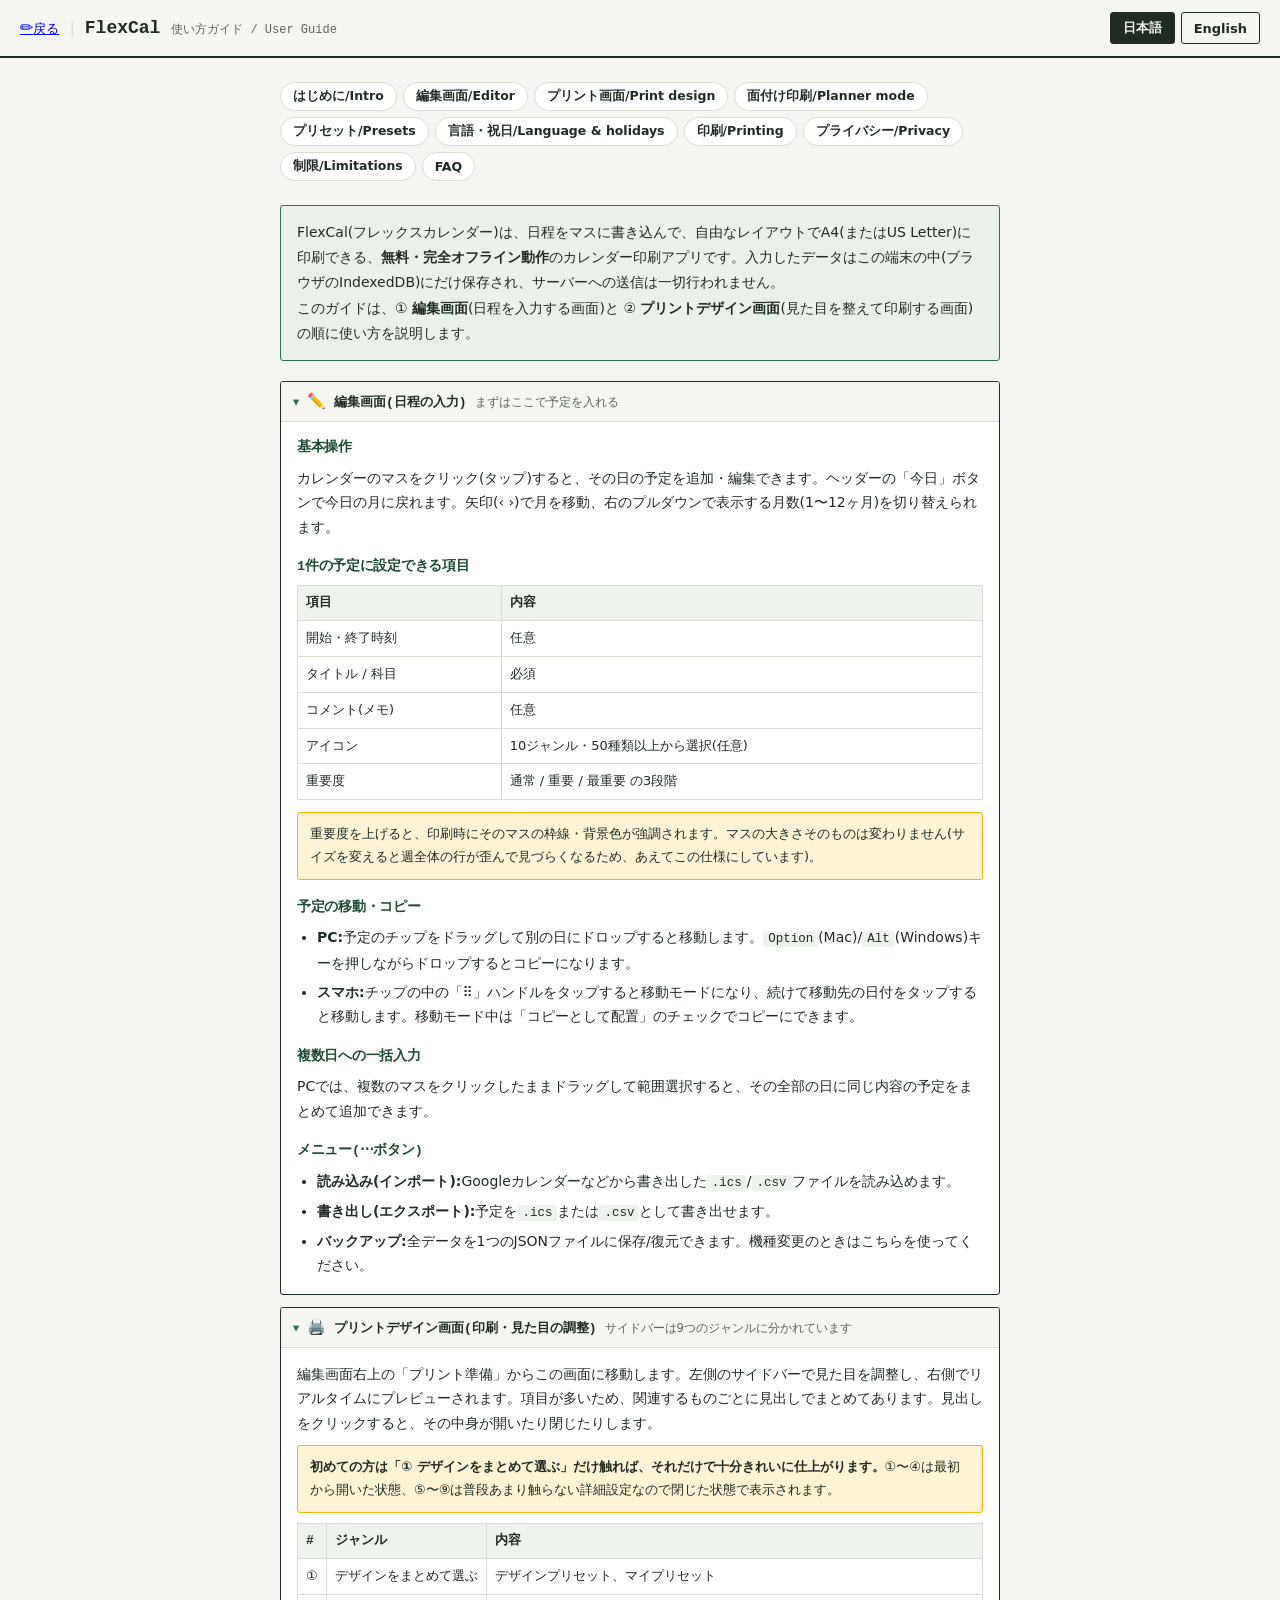
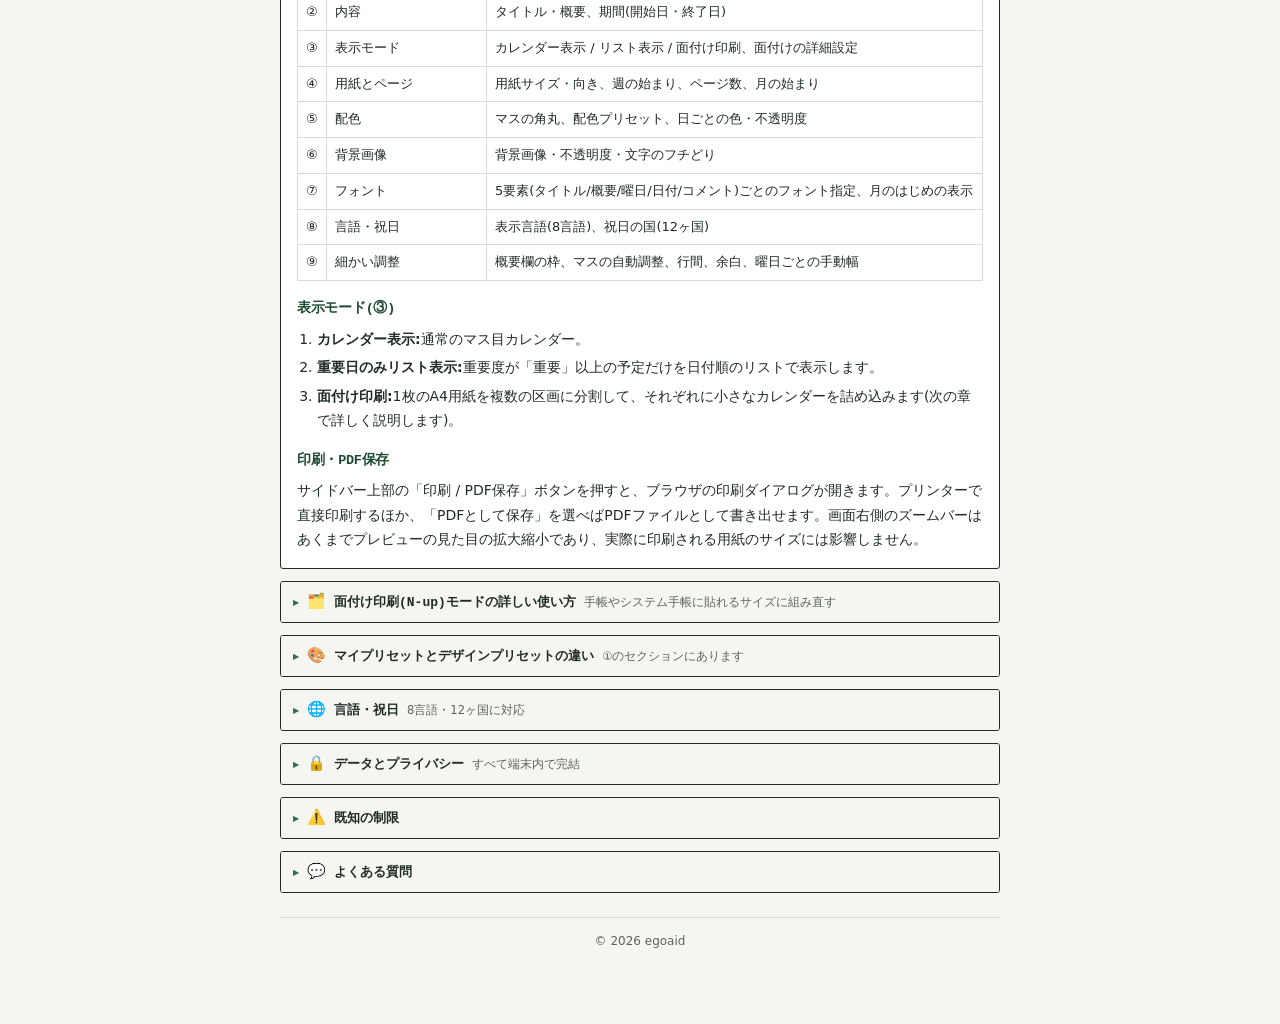
==== manual.html @ 118c69aa "v1.2.0 v1.2.0" ====
<!DOCTYPE html>
<html lang="ja">
<head>
<meta charset="UTF-8">
<meta name="viewport" content="width=device-width, initial-scale=1">
<meta http-equiv="Content-Security-Policy" content="default-src 'self'; script-src 'self' 'sha256-4YcsuKUEsagtJ58ASCMabXR0CsROLMvgM5DphvTjjqo='; style-src 'self' 'unsafe-inline' https://fonts.googleapis.com; font-src 'self' https://fonts.gstatic.com; img-src 'self' data: blob:; connect-src 'self'; manifest-src 'self' blob:; base-uri 'self'; form-action 'self';">
<title>使い方ガイド / User Guide | FlexCal</title>
<meta name="description" content="FlexCalの使い方ガイド。編集画面・プリントデザイン画面・面付け印刷モード・言語と祝日設定などの使い方をまとめて解説します。日本語/English対応。">
<meta name="robots" content="index, follow">
<link rel="canonical" href="https://YOUR_USERNAME.github.io/YOUR_REPO/manual.html">

<link rel="manifest" href="manifest.json">
<meta name="theme-color" content="#1F2A24">
<link rel="icon" href="icon.svg" type="image/svg+xml">
<link rel="icon" type="image/png" sizes="32x32" href="icons/favicon-32.png">
<link rel="icon" type="image/png" sizes="16x16" href="icons/favicon-16.png">
<link rel="apple-touch-icon" href="icons/apple-touch-icon.png">
<meta name="apple-mobile-web-app-capable" content="yes">
<meta name="apple-mobile-web-app-title" content="FlexCal">

<meta property="og:type" content="website">
<meta property="og:site_name" content="FlexCal">
<meta property="og:title" content="使い方ガイド / User Guide | FlexCal">
<meta property="og:description" content="FlexCalの全機能をまとめた使い方ガイド(日本語/English)。">
<meta property="og:url" content="https://YOUR_USERNAME.github.io/YOUR_REPO/manual.html">
<meta property="og:image" content="https://YOUR_USERNAME.github.io/YOUR_REPO/icons/og-image.png">
<meta name="twitter:card" content="summary_large_image">
<meta name="twitter:image" content="https://YOUR_USERNAME.github.io/YOUR_REPO/icons/og-image.png">

<link rel="stylesheet" href="css/style.css">

<!-- FAQPage structured data, so search engines / AI answer engines can surface
     these Q&As directly (kept in sync with the Japanese FAQ section below). -->
<script type="application/ld+json">
{
  "@context": "https://schema.org",
  "@type": "FAQPage",
  "mainEntity": [
    {
      "@type": "Question",
      "name": "保存した内容が消えることはありますか?",
      "acceptedAnswer": {
        "@type": "Answer",
        "text": "ブラウザの「閲覧データを削除」機能でサイトデータを消去すると、IndexedDBの内容も一緒に消えます。定期的に「バックアップを保存」しておくことをおすすめします。"
      }
    },
    {
      "@type": "Question",
      "name": "印刷したら思ったレイアウトと違いました。",
      "acceptedAnswer": {
        "@type": "Answer",
        "text": "ブラウザの印刷ダイアログで「余白:なし」「拡大縮小:100%」になっているか確認してください。"
      }
    },
    {
      "@type": "Question",
      "name": "面付け印刷で区画が小さすぎて文字が見えません。",
      "acceptedAnswer": {
        "@type": "Answer",
        "text": "面付け設定にある「超コンパクト表示」を有効にすると、日付とアイコンだけの表示に切り替わります。"
      }
    },
    {
      "@type": "Question",
      "name": "表示モードを切り替えたら、行間や余白の設定が変わってしまいました。",
      "acceptedAnswer": {
        "@type": "Answer",
        "text": "これは仕様です。カレンダー/リスト表示用と面付け印刷用の行間・余白は別々に保存されます。それぞれのモードで一度調整すれば、次からはそのモード専用の値として記憶されます。"
      }
    }
  ]
}
</script>
</head>
<body class="manual-body">

<header class="app-header no-print">
  <div class="brand">
    <a href="index.html" class="back-btn" title="編集画面へ戻る / Back to editor" aria-label="編集画面へ戻る"><span class="back-arrow">✏️</span><span class="back-label">戻る</span></a>
    <span class="brand-sep" aria-hidden="true">|</span>
    <span class="brand-name">FlexCal <span class="brand-sub-inline">使い方ガイド / User Guide</span></span>
  </div>
  <div class="manual-lang-toggle" role="group" aria-label="Manual language">
    <button type="button" id="manualLangJa" class="active">日本語</button>
    <button type="button" id="manualLangEn">English</button>
  </div>
</header>

<main class="manual-page">

  <!-- ================= 目次 / Table of contents ================= -->
  <nav class="manual-toc" aria-label="目次" id="manualToc">
    <button type="button" data-goto="intro">はじめに/Intro</button>
    <button type="button" data-goto="editor">編集画面/Editor</button>
    <button type="button" data-goto="print">プリント画面/Print design</button>
    <button type="button" data-goto="planner">面付け印刷/Planner mode</button>
    <button type="button" data-goto="presets">プリセット/Presets</button>
    <button type="button" data-goto="locale">言語・祝日/Language &amp; holidays</button>
    <button type="button" data-goto="printing">印刷/Printing</button>
    <button type="button" data-goto="privacy">プライバシー/Privacy</button>
    <button type="button" data-goto="limits">制限/Limitations</button>
    <button type="button" data-goto="faq">FAQ</button>
  </nav>

  <!-- ================= JAPANESE ================= -->
  <div data-manual-lang="ja">

    <p data-anchor="intro" class="manual-intro">
      FlexCal(フレックスカレンダー)は、日程をマスに書き込んで、自由なレイアウトでA4(またはUS Letter)に印刷できる、<strong>無料・完全オフライン動作</strong>のカレンダー印刷アプリです。入力したデータはこの端末の中(ブラウザのIndexedDB)にだけ保存され、サーバーへの送信は一切行われません。<br>
      このガイドは、① <strong>編集画面</strong>(日程を入力する画面)と ② <strong>プリントデザイン画面</strong>(見た目を整えて印刷する画面)の順に使い方を説明します。
    </p>

    <details class="option-group" data-anchor="editor" open>
      <summary><span class="og-icon" aria-hidden="true">✏️</span><span class="og-title">編集画面(日程の入力)</span><span class="og-desc">まずはここで予定を入れる</span></summary>
      <div class="option-group-body">
        <h3>基本操作</h3>
        <p>カレンダーのマスをクリック(タップ)すると、その日の予定を追加・編集できます。ヘッダーの「今日」ボタンで今日の月に戻れます。矢印(‹ ›)で月を移動、右のプルダウンで表示する月数(1〜12ヶ月)を切り替えられます。</p>

        <h3>1件の予定に設定できる項目</h3>
        <table>
          <tr><th>項目</th><th>内容</th></tr>
          <tr><td>開始・終了時刻</td><td>任意</td></tr>
          <tr><td>タイトル / 科目</td><td>必須</td></tr>
          <tr><td>コメント(メモ)</td><td>任意</td></tr>
          <tr><td>アイコン</td><td>10ジャンル・50種類以上から選択(任意)</td></tr>
          <tr><td>重要度</td><td>通常 / 重要 / 最重要 の3段階</td></tr>
        </table>
        <p class="manual-tip">重要度を上げると、印刷時にそのマスの枠線・背景色が強調されます。マスの大きさそのものは変わりません(サイズを変えると週全体の行が歪んで見づらくなるため、あえてこの仕様にしています)。</p>

        <h3>予定の移動・コピー</h3>
        <ul>
          <li><strong>PC:</strong>予定のチップをドラッグして別の日にドロップすると移動します。<code>Option</code>(Mac)/<code>Alt</code>(Windows)キーを押しながらドロップするとコピーになります。</li>
          <li><strong>スマホ:</strong>チップの中の「⠿」ハンドルをタップすると移動モードになり、続けて移動先の日付をタップすると移動します。移動モード中は「コピーとして配置」のチェックでコピーにできます。</li>
        </ul>

        <h3>複数日への一括入力</h3>
        <p>PCでは、複数のマスをクリックしたままドラッグして範囲選択すると、その全部の日に同じ内容の予定をまとめて追加できます。</p>

        <h3>メニュー(⋯ボタン)</h3>
        <ul>
          <li><strong>読み込み(インポート):</strong>Googleカレンダーなどから書き出した<code>.ics</code>/<code>.csv</code>ファイルを読み込めます。</li>
          <li><strong>書き出し(エクスポート):</strong>予定を<code>.ics</code>または<code>.csv</code>として書き出せます。</li>
          <li><strong>バックアップ:</strong>全データを1つのJSONファイルに保存/復元できます。機種変更のときはこちらを使ってください。</li>
        </ul>
      </div>
    </details>

    <details class="option-group" data-anchor="print" open>
      <summary><span class="og-icon" aria-hidden="true">🖨️</span><span class="og-title">プリントデザイン画面(印刷・見た目の調整)</span><span class="og-desc">サイドバーは9つのジャンルに分かれています</span></summary>
      <div class="option-group-body">
        <p>編集画面右上の「プリント準備」からこの画面に移動します。左側のサイドバーで見た目を調整し、右側でリアルタイムにプレビューされます。項目が多いため、関連するものごとに見出しでまとめてあります。見出しをクリックすると、その中身が開いたり閉じたりします。</p>
        <p class="manual-tip"><strong>初めての方は「① デザインをまとめて選ぶ」だけ触れば、それだけで十分きれいに仕上がります。</strong>①〜④は最初から開いた状態、⑤〜⑨は普段あまり触らない詳細設定なので閉じた状態で表示されます。</p>
        <table>
          <tr><th>#</th><th>ジャンル</th><th>内容</th></tr>
          <tr><td>①</td><td>デザインをまとめて選ぶ</td><td>デザインプリセット、マイプリセット</td></tr>
          <tr><td>②</td><td>内容</td><td>タイトル・概要、期間(開始日・終了日)</td></tr>
          <tr><td>③</td><td>表示モード</td><td>カレンダー表示 / リスト表示 / 面付け印刷、面付けの詳細設定</td></tr>
          <tr><td>④</td><td>用紙とページ</td><td>用紙サイズ・向き、週の始まり、ページ数、月の始まり</td></tr>
          <tr><td>⑤</td><td>配色</td><td>マスの角丸、配色プリセット、日ごとの色・不透明度</td></tr>
          <tr><td>⑥</td><td>背景画像</td><td>背景画像・不透明度・文字のフチどり</td></tr>
          <tr><td>⑦</td><td>フォント</td><td>5要素(タイトル/概要/曜日/日付/コメント)ごとのフォント指定、月のはじめの表示</td></tr>
          <tr><td>⑧</td><td>言語・祝日</td><td>表示言語(8言語)、祝日の国(12ヶ国)</td></tr>
          <tr><td>⑨</td><td>細かい調整</td><td>概要欄の枠、マスの自動調整、行間、余白、曜日ごとの手動幅</td></tr>
        </table>
        <h3>表示モード(③)</h3>
        <ol>
          <li><strong>カレンダー表示:</strong>通常のマス目カレンダー。</li>
          <li><strong>重要日のみリスト表示:</strong>重要度が「重要」以上の予定だけを日付順のリストで表示します。</li>
          <li><strong>面付け印刷:</strong>1枚のA4用紙を複数の区画に分割して、それぞれに小さなカレンダーを詰め込みます(次の章で詳しく説明します)。</li>
        </ol>
        <h3>印刷・PDF保存</h3>
        <p data-anchor="printing">サイドバー上部の「印刷 / PDF保存」ボタンを押すと、ブラウザの印刷ダイアログが開きます。プリンターで直接印刷するほか、「PDFとして保存」を選べばPDFファイルとして書き出せます。画面右側のズームバーはあくまでプレビューの見た目の拡大縮小であり、実際に印刷される用紙のサイズには影響しません。</p>
      </div>
    </details>

    <details class="option-group" data-anchor="planner">
      <summary><span class="og-icon" aria-hidden="true">🗂️</span><span class="og-title">面付け印刷(N-up)モードの詳しい使い方</span><span class="og-desc">手帳やシステム手帳に貼れるサイズに組み直す</span></summary>
      <div class="option-group-body">
        <ol>
          <li><strong>行数・列数を指定:</strong>縦に何分割、横に何分割するかを1〜6の範囲で指定します。例:2行×2列ならA4が4分割されます。</li>
          <li><strong>境界線をドラッグして自由に調整:</strong>プレビュー上の点線をマウスでドラッグすると、区画の大きさを自由に変えられます。ドラッグ中は実寸(mm)がその場に表示されます(印刷はされません)。「マス目を均等に戻す」でいつでもリセットできます。</li>
          <li><strong>追加の縮小率:</strong>各区画にぴったり収めた状態から、さらに少し余白を持たせて縮小したいときに使います。</li>
          <li><strong>内容の割り当て方</strong>を3種類から選べます:
            <ul>
              <li>全マスに同じ内容(選択期間全体を複製)</li>
              <li>自動で連続分割(期間を区画の数だけ月単位で順番に割り振る)</li>
              <li>マスごとに個別に指定する(区画ごとに開始月・ヶ月数を指定)</li>
            </ul>
          </li>
          <li><strong>超コンパクト表示:</strong>区画が小さすぎる場合、日付の数字とアイコンだけを表示するモードに切り替えられます。</li>
        </ol>
        <p class="manual-caution">面付け印刷の境界線ドラッグは、現時点ではPC(マウス)向けの操作のみに対応しています。</p>
      </div>
    </details>

    <details class="option-group" data-anchor="presets">
      <summary><span class="og-icon" aria-hidden="true">🎨</span><span class="og-title">マイプリセットとデザインプリセットの違い</span><span class="og-desc">①のセクションにあります</span></summary>
      <div class="option-group-body">
        <p><strong>デザインプリセット:</strong>あらかじめ用意された「配色+フォントの組み合わせ」を選ぶものです。配色・不透明度・角丸・月ラベル・フォント(5箇所)をワンクリックでまとめて変更します。10種類あり、あとから個別に微調整することもできます。</p>
        <p><strong>マイプリセット:</strong>今の全設定(配色・フォント・面付け・祝日・行間や余白など、ほぼ全部)を自分で名前をつけて保存するものです。保存したものは一覧から「適用」でいつでも呼び出せます。「JSONで書き出す」でファイルとして保存し、他の端末で「JSONを読み込む」から読み込むこともできます(※背景画像は含まれません)。</p>
      </div>
    </details>

    <details class="option-group" data-anchor="locale">
      <summary><span class="og-icon" aria-hidden="true">🌐</span><span class="og-title">言語・祝日</span><span class="og-desc">8言語・12ヶ国に対応</span></summary>
      <div class="option-group-body">
        <p><strong>表示言語:</strong>日本語・English・한국어・Deutsch・Français・Italiano・Español・简体中文の8言語から選べます。切り替えると、サイドバーの文言・曜日/月の見出し・フォントの候補などがまとめて切り替わります。フォントプリセット・デザインプリセットも表示言語ごとに専用のカタログが用意されています。</p>
        <p><strong>祝日の国:</strong>日本・アメリカ・イギリス・ドイツ・フランス・イタリア・スペイン・カナダ・オーストラリア・韓国・中国・台湾の12ヶ国、または非表示を選べます。すべて計算式のみで求めており、外部通信は発生しません。韓国・中国・台湾は旧正月・中秋節などの太陰太陽暦(旧暦)ベースの祝日にも対応しています。</p>
        <p class="manual-tip"><strong>表示言語と祝日の国は独立して選べます。</strong>例えば「英語のUIでドイツの祝日を表示する」といった組み合わせも可能です。</p>
        <p class="manual-caution">国会・議会による一回限りの特例(オリンピック特例の祝日移動など)や、州・地域ごとに異なる祝日には対応していません。</p>
      </div>
    </details>

    <details class="option-group" data-anchor="privacy">
      <summary><span class="og-icon" aria-hidden="true">🔒</span><span class="og-title">データとプライバシー</span><span class="og-desc">すべて端末内で完結</span></summary>
      <div class="option-group-body">
        <ul>
          <li>予定・タイトル・概要・すべての印刷設定・背景画像は、ブラウザの<strong>IndexedDB</strong>(この端末の中だけ)に保存されます。</li>
          <li>サーバーは存在せず、入力データを外部へ送信するコードは含まれていません。</li>
          <li>フォントの取得のみ、Google Fonts CDNへの通信が(初回、またはキャッシュが切れたときに)発生します。祝日の計算は完全にアプリ内で行われ、通信は発生しません。</li>
          <li>端末を変える場合は、編集画面メニューの「バックアップを保存」でJSONファイルを書き出し、新しい端末で「復元する」から読み込んでください。</li>
        </ul>
      </div>
    </details>

    <details class="option-group" data-anchor="limits">
      <summary><span class="og-icon" aria-hidden="true">⚠️</span><span class="og-title">既知の制限</span></summary>
      <div class="option-group-body">
        <ul>
          <li>対応している祝日は12ヶ国(日・米・英・独・仏・伊・西・加・豪・韓・中・台)のみです。それ以外の国・地域や、州・地方ごとに異なる祝日には対応していません。</li>
          <li>国会・議会による一回限りの祝日移動の特例には対応していません。</li>
          <li>ICSインポートは繰り返し予定(RRULE)には対応していません。</li>
          <li>スマホでの複数日一括選択(範囲ドラッグ)は、現時点ではPC向けのマウス操作のみに対応しています。</li>
          <li>面付け印刷モードの境界線ドラッグ操作も、現時点ではPC(マウス)向けのみです。</li>
          <li>マイプリセットのJSON書き出し/読み込みには、背景画像は含まれません。</li>
        </ul>
      </div>
    </details>

    <details class="option-group" data-anchor="faq">
      <summary><span class="og-icon" aria-hidden="true">💬</span><span class="og-title">よくある質問</span></summary>
      <div class="option-group-body">
        <p><strong>Q. 保存した内容が消えることはありますか?</strong><br>A. ブラウザの「閲覧データを削除」機能でサイトデータを消去すると、IndexedDBの内容も一緒に消えます。定期的に「バックアップを保存」しておくことをおすすめします。</p>
        <p><strong>Q. 印刷したら思ったレイアウトと違いました。</strong><br>A. ブラウザの印刷ダイアログで「余白:なし」「拡大縮小:100%」になっているか確認してください。</p>
        <p><strong>Q. 面付け印刷で区画が小さすぎて文字が見えません。</strong><br>A. 面付け設定にある「超コンパクト表示」を有効にすると、日付とアイコンだけの表示に切り替わります。</p>
        <p><strong>Q. 表示モードを切り替えたら、行間や余白の設定が変わってしまいました。</strong><br>A. これは仕様です。カレンダー/リスト表示用と面付け印刷用の行間・余白は別々に保存されます。それぞれのモードで一度調整すれば、次からはそのモード専用の値として記憶されます。</p>
      </div>
    </details>
  </div>

  <!-- ================= ENGLISH ================= -->
  <div data-manual-lang="en" class="manual-hidden">

    <p data-anchor="intro" class="manual-intro">
      FlexCal is a <strong>free, fully offline</strong> calendar print maker. Fill in a calendar with your plans, then print it — or save it as a PDF — on A4 or US Letter paper, in a layout you design yourself. Everything you type is stored only on this device (in the browser's IndexedDB); nothing is ever sent to a server.<br>
      This guide covers, in order: ① the <strong>Editor screen</strong> (where you enter your plans), and ② the <strong>Print Design screen</strong> (where you style the calendar and print it).
    </p>

    <details class="option-group" data-anchor="editor" open>
      <summary><span class="og-icon" aria-hidden="true">✏️</span><span class="og-title">Editor screen (entering your plans)</span><span class="og-desc">Start here to add plans</span></summary>
      <div class="option-group-body">
        <h3>Basics</h3>
        <p>Click (or tap) any day cell to add or edit plans for that day. "Today" jumps back to the current month. The ‹ › arrows move a month at a time, and the dropdown on the right sets how many months are shown at once (1–12).</p>

        <h3>What you can set for each plan</h3>
        <table>
          <tr><th>Field</th><th>Notes</th></tr>
          <tr><td>Start / end time</td><td>Optional</td></tr>
          <tr><td>Title / subject</td><td>Required</td></tr>
          <tr><td>Comment (note)</td><td>Optional</td></tr>
          <tr><td>Icon</td><td>10 categories, 50+ icons (optional)</td></tr>
          <tr><td>Importance</td><td>Normal / Important / Top priority</td></tr>
        </table>
        <p class="manual-tip">Raising the importance level makes the printed cell's border and background stand out more. The cell's size never changes — resizing individual cells used to distort the whole week's row, so this is intentional.</p>

        <h3>Moving and copying plans</h3>
        <ul>
          <li><strong>Desktop:</strong> drag a plan chip onto another day to move it. Hold <code>Option</code> (Mac) / <code>Alt</code> (Windows) while dropping to copy it instead.</li>
          <li><strong>Mobile:</strong> tap the "⠿" handle inside a chip to enter move mode, then tap the destination day. Check "Place as a copy" while in move mode to copy instead of move.</li>
        </ul>

        <h3>Adding the same plan to several days at once</h3>
        <p>On desktop, click-and-drag across multiple day cells to select a range, then fill in one plan — it will be added to every selected day.</p>

        <h3>The menu (⋯ button)</h3>
        <ul>
          <li><strong>Import:</strong> load <code>.ics</code> or <code>.csv</code> files exported from Google Calendar and similar apps.</li>
          <li><strong>Export:</strong> save your plans as <code>.ics</code> or <code>.csv</code>.</li>
          <li><strong>Backup:</strong> save or restore all app data as a single JSON file — use this when switching devices.</li>
        </ul>
      </div>
    </details>

    <details class="option-group" data-anchor="print" open>
      <summary><span class="og-icon" aria-hidden="true">🖨️</span><span class="og-title">Print Design screen (styling and printing)</span><span class="og-desc">The sidebar has 9 sections</span></summary>
      <div class="option-group-body">
        <p>Open this screen from "Prepare to Print" in the editor's header. The sidebar on the left controls the look; the preview on the right updates live. Related settings are grouped under a clickable heading — click one to expand or collapse it.</p>
        <p class="manual-tip"><strong>If you only touch one thing, make it section ① — that alone is enough for a good-looking result.</strong> Sections ①–④ are open by default; ⑤–⑨ are advanced/detail settings and start collapsed.</p>
        <table>
          <tr><th>#</th><th>Section</th><th>Contents</th></tr>
          <tr><td>①</td><td>Pick a design</td><td>Design presets, My Presets</td></tr>
          <tr><td>②</td><td>Content</td><td>Title &amp; summary, date range</td></tr>
          <tr><td>③</td><td>Display mode</td><td>Calendar / List / Planner print, plus planner details</td></tr>
          <tr><td>④</td><td>Paper &amp; pages</td><td>Paper size &amp; orientation, week start, page count, month breaks</td></tr>
          <tr><td>⑤</td><td>Colors</td><td>Cell corner radius, color presets, per-day colors &amp; opacity</td></tr>
          <tr><td>⑥</td><td>Background image</td><td>Background image, opacity, text outline</td></tr>
          <tr><td>⑦</td><td>Fonts</td><td>Font for each of 5 elements, month-start label</td></tr>
          <tr><td>⑧</td><td>Language &amp; holidays</td><td>Display language (8 languages), holiday country (12 countries)</td></tr>
          <tr><td>⑨</td><td>Fine-tuning</td><td>Summary box border, cell auto-sizing, line height, margins, manual column widths</td></tr>
        </table>
        <h3>Display mode (③)</h3>
        <ol>
          <li><strong>Calendar view:</strong> the standard grid calendar.</li>
          <li><strong>List view (important days only):</strong> shows only plans marked Important or higher, as a date-ordered list.</li>
          <li><strong>Planner (N-up) print:</strong> splits one A4 sheet into a grid of smaller regions, each holding its own mini calendar (see the next section).</li>
        </ol>
        <h3>Printing / Saving as PDF</h3>
        <p data-anchor="printing">Click "Print / Save as PDF" at the top of the sidebar to open your browser's print dialog. Print directly, or choose "Save as PDF" to export a PDF file. The zoom controls on the right only affect the on-screen preview — they have no effect on the actual printed paper size.</p>
      </div>
    </details>

    <details class="option-group" data-anchor="planner">
      <summary><span class="og-icon" aria-hidden="true">🗂️</span><span class="og-title">Using Planner (N-up) print mode in detail</span><span class="og-desc">Re-lay the calendar out for a paper planner</span></summary>
      <div class="option-group-body">
        <ol>
          <li><strong>Set rows and columns</strong> (1–6 each). For example, 2 rows × 2 columns splits the A4 sheet into 4 regions.</li>
          <li><strong>Drag the dividers to resize regions freely.</strong> Drag any dotted line in the preview to change how the grid is split. While dragging, the real-world size (mm) is shown live (this doesn't appear when printed). Click "Reset to even grid" to restore equal spacing anytime.</li>
          <li><strong>Extra shrink factor:</strong> after each region is auto-fit as tightly as possible, use this to shrink it a bit further and leave breathing room.</li>
          <li><strong>Choose how content is assigned</strong> — three modes:
            <ul>
              <li>Same content everywhere (duplicates the whole selected range)</li>
              <li>Auto split in sequence (divides the range by month, one chunk per region)</li>
              <li>Assign each region manually (pick a start month and number of months per region)</li>
            </ul>
          </li>
          <li><strong>Ultra-compact display:</strong> if a region is too small to read comfortably, switch to showing just the date number and an icon.</li>
        </ol>
        <p class="manual-caution">Dragging the planner's grid dividers currently works with a mouse (desktop) only.</p>
      </div>
    </details>

    <details class="option-group" data-anchor="presets">
      <summary><span class="og-icon" aria-hidden="true">🎨</span><span class="og-title">Design presets vs. My Presets</span><span class="og-desc">Both live in section ①</span></summary>
      <div class="option-group-body">
        <p><strong>Design presets:</strong> ready-made color+font combinations you pick from. One click changes colors, opacity, corner radius, month label, and all 5 fonts together. 10 presets are included, and you can still fine-tune anything afterward.</p>
        <p><strong>My Presets:</strong> a snapshot of a setup <em>you</em> built — colors, fonts, planner layout, holidays, spacing, and more — saved under a name you choose. Saved presets can be re-applied anytime from the list. "Export as JSON" saves them to a file you can load on another device with "Import JSON" (background images are not included).</p>
      </div>
    </details>

    <details class="option-group" data-anchor="locale">
      <summary><span class="og-icon" aria-hidden="true">🌐</span><span class="og-title">Language &amp; holidays</span><span class="og-desc">8 languages, 12 countries</span></summary>
      <div class="option-group-body">
        <p><strong>Display language:</strong> choose from 8 languages — Japanese, English, Korean, German, French, Italian, Spanish, or Simplified Chinese. Switching it updates the sidebar text, weekday/month labels, and font choices all at once. Font presets and design presets are also language-specific.</p>
        <p><strong>Holiday country:</strong> Japan, United States, United Kingdom, Germany, France, Italy, Spain, Canada, Australia, South Korea, China, Taiwan, or none. All computed with formulas — no external requests are made. South Korea, China, and Taiwan also cover lunisolar (lunar calendar) holidays such as Lunar New Year and Mid-Autumn Festival.</p>
        <p class="manual-tip"><strong>Display language and holiday country are independent settings</strong> — for example, you can use an English UI while showing German holidays.</p>
        <p class="manual-caution">One-off holiday changes made by special legislation, and holidays that vary by state/province, are not supported.</p>
      </div>
    </details>

    <details class="option-group" data-anchor="privacy">
      <summary><span class="og-icon" aria-hidden="true">🔒</span><span class="og-title">Data &amp; privacy</span><span class="og-desc">Everything stays on this device</span></summary>
      <div class="option-group-body">
        <ul>
          <li>Plans, title, summary, every print setting, and any background image are stored only in your browser's <strong>IndexedDB</strong>, on this device.</li>
          <li>There is no server, and no code sends your data anywhere.</li>
          <li>The only network request is to load fonts from the Google Fonts CDN (on first load, or after the cache expires). Holiday calculations happen entirely inside the app.</li>
          <li>To move to a new device, use "Save backup" in the editor's menu to export a JSON file, then "Restore" on the new device to load it.</li>
        </ul>
      </div>
    </details>

    <details class="option-group" data-anchor="limits">
      <summary><span class="og-icon" aria-hidden="true">⚠️</span><span class="og-title">Known limitations</span></summary>
      <div class="option-group-body">
        <ul>
          <li>Holidays are supported for 12 countries only (Japan, US, UK, Germany, France, Italy, Spain, Canada, Australia, South Korea, China, Taiwan); other regions and state/province-specific holidays are not covered.</li>
          <li>One-off holiday date changes made by special legislation are not supported.</li>
          <li>ICS import does not support recurring events (RRULE).</li>
          <li>Multi-day range selection on mobile currently requires desktop-style mouse dragging.</li>
          <li>Dragging the Planner mode's grid dividers is desktop (mouse) only for now.</li>
          <li>My Presets JSON export/import does not include background images.</li>
        </ul>
      </div>
    </details>

    <details class="option-group" data-anchor="faq">
      <summary><span class="og-icon" aria-hidden="true">💬</span><span class="og-title">FAQ</span></summary>
      <div class="option-group-body">
        <p><strong>Q. Can my saved data disappear?</strong><br>A. If you clear your browser's site data for this page, the IndexedDB contents are cleared too. We recommend saving a backup periodically.</p>
        <p><strong>Q. My printed layout doesn't match what I designed.</strong><br>A. Check your browser's print dialog: set margins to "None" and scale to "100%".</p>
        <p><strong>Q. In Planner mode, the regions are too small to read.</strong><br>A. Turn on "Ultra-compact display" inside the Planner settings — it switches to showing just the date and an icon.</p>
        <p><strong>Q. Switching display modes changed my line spacing / margins.</strong><br>A. That's expected — those settings are saved separately for Calendar/List view versus Planner mode, since Planner cells are much smaller. Once you adjust each mode once, it remembers that mode's own values.</p>
      </div>
    </details>
  </div>

  <footer class="manual-footer">© 2026 egoaid</footer>
</main>

<script src="js/shared.js"></script>
<script src="js/manual.js"></script>

</body>
</html>
---- css/style.css ----
/* ============================================================
   Design tokens
   Palette: cool paper + ink + a single "highlighter" accent
   (deliberately avoiding the cream/terracotta AI-default look)
   ============================================================ */
:root {
  --paper: #F5F6F2;
  --paper-line: #DADCD4;
  --ink: #202B24;
  --ink-soft: #5B655C;
  --brand: #2F6F4E;      /* forest green — primary */
  --brand-dark: #1F4A34;
  --mark: #FFB000;       /* highlighter marker — importance */
  --exam: #C8443C;       /* muted red — highest importance */
  --accent: #2F6F4E;     /* user-editable accent, JS overrides this */
  --radius: 3px;
  --font-display: ui-monospace, "SFMono-Regular", Menlo, Consolas, monospace;
  --font-body: -apple-system, "Hiragino Sans", "Yu Gothic", system-ui, sans-serif;
}

* { box-sizing: border-box; }

html, body {
  margin: 0;
  padding: 0;
  background: var(--paper);
  color: var(--ink);
  font-family: var(--font-body);
  /* subtle grid-paper texture, echoes the "graph paper planner" concept */
  background-image:
    linear-gradient(var(--paper-line) 1px, transparent 1px),
    linear-gradient(90deg, var(--paper-line) 1px, transparent 1px);
  background-size: 28px 28px;
}

h1, h2, h3 { font-family: var(--font-display); letter-spacing: -0.02em; margin: 0 0 8px; }

button { font-family: inherit; cursor: pointer; }
input, textarea, select { font-family: inherit; font-size: 15px; }

/* ============ Header ============ */
.app-header {
  position: sticky;
  top: 0;
  z-index: 20;
  display: flex;
  align-items: center;
  gap: 16px;
  padding: 12px 20px;
  background: rgba(245,246,242,0.92);
  backdrop-filter: blur(6px);
  border-bottom: 2px solid var(--ink);
}

.brand { display: flex; align-items: baseline; gap: 6px; }
.brand-mark { color: var(--brand); font-size: 20px; }
.brand-name { font-family: var(--font-display); font-weight: 700; font-size: 18px; }
.brand-sub-inline { font-weight: 400; font-size: 12px; color: var(--ink-soft); }
.brand-sub { font-size: 11px; color: var(--ink-soft); text-transform: uppercase; letter-spacing: 0.08em; }

.month-nav { display: flex; align-items: center; gap: 8px; margin-left: 12px; }
.month-range-label { font-family: var(--font-display); font-size: 14px; min-width: 150px; text-align: center; }

.locale-select {
  font-size: 12.5px;
  padding: 5px 8px;
  border: 1.5px solid var(--ink);
  border-radius: var(--radius);
  background: var(--paper);
  color: var(--ink);
  flex: none;
  max-width: 150px;
}
.locale-select + .locale-select { margin-left: 4px; }

.header-actions { margin-left: auto; display: flex; gap: 8px; }

.icon-btn {
  width: 32px; height: 32px;
  border: 1.5px solid var(--ink);
  background: var(--paper);
  border-radius: var(--radius);
  font-size: 16px;
  line-height: 1;
}
.icon-btn:hover { background: var(--ink); color: var(--paper); }

.btn {
  border: 1.5px solid var(--ink);
  background: var(--paper);
  color: var(--ink);
  padding: 8px 14px;
  border-radius: var(--radius);
  font-size: 14px;
  font-weight: 600;
}
.btn:hover { background: var(--ink); color: var(--paper); }
.btn-primary { background: var(--brand); border-color: var(--brand-dark); color: #fff; }
.btn-primary:hover { background: var(--brand-dark); }
.btn-block { width: 100%; margin-top: 20px; }
.btn-row { display: flex; gap: 10px; flex-wrap: wrap; }

select {
  border: 1.5px solid var(--ink);
  border-radius: var(--radius);
  background: var(--paper);
  padding: 6px 8px;
}

.back-label { font-size: 12.5px; }
.brand-sep { color: var(--paper-line); margin: 0 4px; }

/* ============ Move banner (mobile-friendly move/copy) ============ */
.move-banner {
  position: fixed; left: 0; right: 0; bottom: 0; z-index: 90;
  background: var(--ink); color: var(--paper);
  padding: 12px 16px; display: flex; align-items: center; gap: 14px; flex-wrap: wrap;
  font-size: 13.5px; box-shadow: 0 -4px 14px rgba(0,0,0,0.2);
}
.move-copy-toggle { display: flex; flex-direction: row; align-items: center; gap: 6px; color: var(--paper); }
.move-banner .btn { background: transparent; border-color: var(--paper); color: var(--paper); }

/* ============ Side menu ============ */
.side-menu {
  position: fixed; top: 0; right: 0; bottom: 0; z-index: 50;
  width: min(380px, 92vw);
  background: var(--paper);
  border-left: 2px solid var(--ink);
  overflow-y: auto;
  box-shadow: -8px 0 24px rgba(0,0,0,0.15);
}
.side-menu-inner { padding: 22px; }
.menu-group { margin-bottom: 26px; padding-bottom: 20px; border-bottom: 1px solid var(--paper-line); }
.menu-hint { font-size: 13px; color: var(--ink-soft); margin: 4px 0 10px; }
.badge {
  font-size: 10px; background: var(--mark); color: var(--ink);
  padding: 2px 6px; border-radius: 2px; margin-left: 6px; vertical-align: middle;
}
.privacy-note {
  font-size: 13px; line-height: 1.6; background: #EAF0EA;
  border: 1px solid var(--brand); border-radius: var(--radius); padding: 12px;
}
.privacy-note a { color: var(--brand-dark); }
.file-btn {
  display: inline-block; border: 1.5px dashed var(--ink); border-radius: var(--radius);
  padding: 8px 14px; font-size: 14px; font-weight: 600; cursor: pointer;
}
.file-btn:hover { background: var(--ink); color: var(--paper); }
.import-summary { font-size: 13px; margin-top: 8px; color: var(--brand-dark); }

/* ============ Calendar grid (editor view) ============ */
.calendar-root { padding: 20px; display: flex; flex-direction: column; gap: 28px; }
.month-block h2.month-title { font-size: 16px; margin-bottom: 10px; }

.month-grid {
  display: grid;
  grid-template-columns: repeat(7, 1fr);
  border-top: 2px solid var(--ink);
  border-left: 2px solid var(--ink);
}
.weekday-row { display: grid; grid-template-columns: repeat(7, 1fr); }
.weekday-cell {
  font-family: var(--font-display); font-size: 11px; text-align: center;
  padding: 4px 0; color: var(--ink-soft); border-bottom: 1px solid var(--paper-line);
}

.day-cell {
  min-height: 76px;
  border-right: 2px solid var(--ink);
  border-bottom: 2px solid var(--ink);
  padding: 6px;
  position: relative;
  background: #fff;
  cursor: pointer;
  transition: background 0.15s;
}
.day-cell:hover { background: #EFF3EE; }
.day-cell.empty { background: transparent; cursor: default; }
.day-cell .date-num { font-family: var(--font-display); font-size: 12px; color: var(--ink-soft); }
.day-cell.has-events .date-num { color: var(--ink); font-weight: 700; }
.day-cell .ev-chip {
  font-size: 10.5px; margin-top: 3px; padding: 1px 4px; border-radius: 2px;
  background: #EFF3EE; white-space: nowrap; overflow: hidden; text-overflow: ellipsis;
  display: flex; align-items: center; gap: 4px;
}
.day-cell .ev-chip span:first-child { overflow: hidden; text-overflow: ellipsis; }
.move-handle {
  flex: none; opacity: 0.55; font-size: 12px; padding: 0 2px; cursor: pointer; touch-action: manipulation;
}
.move-handle:hover, .move-handle:active { opacity: 1; }
.day-cell.level-1 { box-shadow: inset 0 0 0 2px var(--mark); }
.day-cell.level-1 .ev-chip.important { background: var(--mark); color: var(--ink); }
.day-cell.level-2 { box-shadow: inset 0 0 0 2px var(--exam); }
.day-cell.level-2 .ev-chip.important { background: var(--exam); color: #fff; }

/* ============ Modal ============ */
.modal-backdrop {
  position: fixed; inset: 0; z-index: 80;
  background: rgba(32,43,36,0.55);
  display: flex; align-items: center; justify-content: center; padding: 16px;
}
.modal {
  background: #fff; border: 2px solid var(--ink); border-radius: var(--radius);
  width: min(480px, 100%); max-height: 90vh; overflow-y: auto; padding: 20px;
}
.print-panel { width: min(560px, 100%); }
.modal-header { display: flex; justify-content: space-between; align-items: center; margin-bottom: 14px; }

.event-list { margin-bottom: 14px; display: flex; flex-direction: column; gap: 8px; }
.event-item {
  display: flex; align-items: center; gap: 8px; font-size: 13.5px;
  border: 1px solid var(--paper-line); border-radius: var(--radius); padding: 6px 8px;
}
.event-item .ev-del { margin-left: auto; border: none; background: none; color: var(--exam); font-size: 13px; }
.event-item .ev-edit { border: none; background: none; color: var(--brand-dark); font-size: 13px; font-weight: 600; }

.event-form { border-top: 1px dashed var(--paper-line); padding-top: 14px; display: flex; flex-direction: column; gap: 10px; }
.form-row { display: flex; gap: 10px; }
.form-row label { flex: 0 0 auto; }
.form-row label.grow { flex: 1; }
label { display: flex; flex-direction: column; gap: 4px; font-size: 12.5px; color: var(--ink-soft); }
input[type=text], input[type=time], textarea, input[type=number] {
  border: 1.5px solid var(--paper-line); border-radius: var(--radius); padding: 8px; font-size: 14px; color: var(--ink);
}
textarea { resize: vertical; }

.chip-group { display: flex; gap: 6px; }
.icon-picker { flex-wrap: wrap; }
.icon-picker .chip { padding: 5px 9px; font-size: 16px; }
.icon-picker .chip.active { background: var(--mark); border-color: var(--mark); }
.icon-category-tabs { display: flex; flex-wrap: wrap; gap: 4px; margin-bottom: 6px; }
.icon-cat-tab {
  border: 1px solid var(--paper-line); background: #fff; border-radius: 999px;
  padding: 3px 9px; font-size: 11px; font-weight: 600; color: var(--ink-soft); cursor: pointer;
}
.icon-cat-tab.active { background: var(--ink); color: #fff; border-color: var(--ink); }
.chip {
  border: 1.5px solid var(--ink); background: #fff; border-radius: 999px;
  padding: 5px 12px; font-size: 12.5px; font-weight: 600;
}
.chip[data-level="1"].active { background: var(--mark); border-color: var(--mark); }
.chip[data-level="2"].active { background: var(--exam); border-color: var(--exam); color: #fff; }
.chip[data-level="0"].active { background: var(--ink); color: #fff; }

.range-inline { flex-direction: row !important; justify-content: space-between; align-items: center !important; }
.range-inline input[type=date] { border: 1.5px solid var(--paper-line); border-radius: var(--radius); padding: 5px 6px; }
.field-divider { border: none; border-top: 1px dashed var(--paper-line); margin: 12px 0; }
.weekday-width-grid { display: flex; flex-direction: column; gap: 6px; margin-top: 8px; }
.weekday-width-row { display: flex; align-items: center; gap: 8px; font-size: 12.5px; }
.weekday-width-row span:first-child { width: 24px; flex: none; }
.weekday-width-row input[type=range] { flex: 1; }
.weekday-width-row span:last-child { width: 34px; flex: none; text-align: right; font-family: var(--font-display); font-size: 11px; }

/* ============ Print options panel ============ */
.print-options fieldset {
  border: 1px solid var(--paper-line); border-radius: var(--radius); margin-bottom: 12px; padding: 10px 12px;
  /* ブラウザは既定で fieldset に min-width: min-content 相当を与えており、
     中身(面付けの個別指定欄など)の量によっては、他の要素がいくら折り返せても
     fieldset自体がそれ以上縮まずサイドバーからはみ出すことがある。
     min-width:0 で明示的に解除し、通常のブロック要素と同じように縮められるようにする。 */
  min-width: 0;
}
.print-options legend { font-family: var(--font-display); font-size: 12px; padding: 0 6px; }
.print-options label { flex-direction: row; align-items: center; gap: 6px; font-size: 13.5px; color: var(--ink); margin: 4px 0; }
.accent-row { margin-top: 6px; }

/* select要素を含むラベルは、テキストとセレクトを横並びにすると
   サイドバー幅(300px)を超えてレイアウトが崩れることがあるため、
   縦積みにしてセレクトを幅いっぱいに広げる(折り返し表示) */
.print-options label:has(> select) {
  flex-direction: column;
  align-items: stretch;
  gap: 4px;
}
.print-options label:has(> select) > select {
  width: 100%;
}

/* ============ Utility ============ */
[hidden] { display: none !important; }

/* ============ Today button / bulk-add / drag&drop / today marker ============ */
.btn-today { border-color: var(--brand); color: var(--brand-dark); font-weight: 700; }
.day-cell.is-today { background: #FFF3D6; box-shadow: inset 0 0 0 2px var(--mark); }
.day-cell.is-today:hover { background: #FFEBB8; }
.day-cell.is-today .date-num { color: var(--ink); font-weight: 700; }
.day-cell.drop-hover { background: #DCEBE1; }
.day-cell.range-hover { background: #FFF3D6; }
.bulk-notice {
  background: #FFF3D6; border: 1px solid var(--mark); border-radius: var(--radius);
  padding: 8px 10px; font-size: 13px; margin-bottom: 12px;
}

/* ============ Print options panel (shared: modal version + dedicated page version) ============
   (Note: this used to duplicate the ".print-options fieldset" rule declared
   above near ".weekday-width-row"; the duplicate has been removed — the
   earlier rule already includes the min-width:0 fix, so both blocks were
   fully redundant and safe to merge.) */
.print-options legend { font-family: var(--font-display); font-size: 12px; padding: 0 6px; }
.print-options label { flex-direction: row; align-items: center; gap: 6px; font-size: 13.5px; color: var(--ink); margin: 4px 0; }

/* ============ Sidebar genre groups (collapsible <details>) ============
   The sidebar grew to 20+ individual fieldsets, which made it hard for
   beginners to tell what they were editing. Groups sort related fieldsets
   under one clickable, collapsible header so the panel reads as "sections"
   instead of one long undifferentiated list. */
.sidebar-intro {
  font-size: 12.5px; color: var(--ink-soft); line-height: 1.6; margin: 0 0 14px;
  background: #EFF3EE; border: 1px solid var(--paper-line); border-radius: var(--radius);
  padding: 8px 10px;
}
.option-group {
  border: 1.5px solid var(--ink); border-radius: var(--radius);
  margin-bottom: 14px; background: #fff; overflow: hidden;
}
.option-group > summary {
  cursor: pointer; list-style: none; padding: 10px 12px;
  display: flex; align-items: baseline; gap: 8px; flex-wrap: wrap;
  background: var(--paper); font-family: var(--font-display);
  font-size: 13px; font-weight: 700; color: var(--ink);
  border-bottom: 1px solid transparent;
}
.option-group[open] > summary { border-bottom-color: var(--paper-line); }
.option-group > summary::-webkit-details-marker { display: none; }
.option-group > summary::before {
  content: '▸'; font-size: 11px; color: var(--brand); flex: none;
  transition: transform 0.15s ease;
}
.option-group[open] > summary::before { transform: rotate(90deg); }
.og-icon { font-size: 15px; flex: none; }
.og-title { flex: none; }
.og-desc { font-family: var(--font-body); font-weight: 400; font-size: 11.5px; color: var(--ink-soft); }
.option-group-body { padding: 10px 12px 4px; }
.option-group-body fieldset {
  border: none; border-top: 1px dashed var(--paper-line);
  border-radius: 0; margin: 0 0 6px; padding: 10px 2px;
}
.option-group-body fieldset:first-child { border-top: none; padding-top: 2px; }
.color-grid { display: flex; flex-direction: column; gap: 4px; margin-top: 8px; border-top: 1px dashed var(--paper-line); padding-top: 8px; }
.color-row { justify-content: space-between; }
.range-row { flex-direction: column !important; align-items: stretch !important; margin-top: 10px; }
.range-row input[type=range] { width: 100%; }

/* ============ Print page shell (print.html) ============ */
.print-page-body { background: #DDE0D8; height: 100vh; overflow: hidden; margin: 0; }
.print-layout { display: grid; grid-template-columns: 300px 1fr; height: calc(100vh - 56px); }
.print-options { background: var(--paper); padding: 18px; overflow-y: auto; border-right: 2px solid var(--ink); height: 100%; }
.preview-area { overflow-y: auto; height: 100%; display: flex; flex-direction: column; }
.zoom-bar {
  position: sticky; top: 0; z-index: 5;
  display: flex; align-items: center; gap: 10px; justify-content: center;
  padding: 8px; background: rgba(221,224,216,0.92); backdrop-filter: blur(4px);
  border-bottom: 1px solid var(--paper-line);
}
.zoom-bar #zoomValue { font-family: var(--font-display); font-size: 13px; min-width: 42px; text-align: center; }
.preview-pages { flex: 1; display: flex; flex-direction: column; gap: 24px; align-items: center; padding: 24px; }
.page-frame {
  position: relative; overflow: hidden; box-shadow: 0 4px 18px rgba(0,0,0,0.25); flex: none;
}
.page-frame .sheet { position: absolute; top: 0; left: 0; transform-origin: top left; }
@media (max-width: 900px) {
  .print-layout { grid-template-columns: 1fr; height: auto; }
  .print-page-body { height: auto; overflow: visible; }
  .print-options { border-right: none; border-bottom: 2px solid var(--ink); height: auto; }
  .preview-area { height: auto; }
}

/* ============ マイプリセット(全設定の保存・書き出し/読み込み) ============ */
.user-preset-list { display: flex; flex-direction: column; gap: 6px; margin-top: 10px; }
.user-preset-row {
  display: flex; align-items: center; gap: 8px;
  border: 1px solid var(--paper-line); border-radius: var(--radius);
  padding: 6px 8px; font-size: 12.5px;
}
.user-preset-row .upr-name { flex: 1; min-width: 0; overflow-wrap: anywhere; font-weight: 600; }
.user-preset-row button {
  flex: none; border: none; background: none; font-size: 12px; font-weight: 600;
  cursor: pointer; padding: 2px 4px;
}
.user-preset-row .upr-apply { color: var(--brand-dark); }
.user-preset-row .upr-delete { color: var(--exam); }

/* ============ Color presets ============ */
.preset-grid { display: grid; grid-template-columns: repeat(5, 1fr); gap: 6px; margin-bottom: 10px; }
.preset-swatch {
  height: 32px; border-radius: var(--radius); border: 1.5px solid var(--ink); cursor: pointer; padding: 0;
  display: flex; overflow: hidden;
}
.preset-swatch span { flex: 1; }
.preset-swatch.active { outline: 2px solid var(--brand); outline-offset: 2px; }

/* ============ Per-element font rows ============ */
.font-preset-grid { display: flex; flex-wrap: wrap; gap: 6px; margin-bottom: 12px; }
.font-preset-btn {
  border: 1.5px solid var(--ink); background: #fff; border-radius: 999px;
  padding: 5px 12px; font-size: 12px; font-weight: 600; cursor: pointer;
}
.font-preset-btn:hover { background: var(--ink); color: #fff; }

.design-preset-grid { display: grid; grid-template-columns: 1fr 1fr; gap: 8px; }
.design-preset-btn {
  display: flex; align-items: center; gap: 8px;
  border: 1.5px solid var(--ink); border-radius: var(--radius); background: #fff;
  padding: 6px 8px; cursor: pointer; text-align: left;
}
.design-preset-btn:hover { background: #f2f3ee; }
.dp-swatch {
  flex: none; width: 28px; height: 28px; border-radius: 4px; border: 1px solid var(--paper-line);
  display: flex; overflow: hidden;
}
.dp-swatch span { flex: 1; }
.dp-name { font-size: 12px; font-weight: 600; line-height: 1.3; }
.font-row-label { font-size: 12px; color: var(--ink-soft); font-weight: 600; }
.font-family-select { width: 100%; }
.font-size-range { width: 100%; }
.bold-toggle { flex-direction: row !important; align-items: center !important; gap: 6px !important; font-size: 12.5px !important; }

/* ============================================================
   Print sheet (also used for the live preview)
   Colors / fonts / radius come from per-sheet CSS custom properties.
   ============================================================ */
.sheet {
  position: relative;
  width: 210mm; height: 297mm;
  background-color: var(--sheet-bg, #fff);
  color: var(--sheet-ink, #202B24);
  padding: 10mm;
  display: flex; flex-direction: column;
  isolation: isolate;
}
.sheet::before {
  content: ''; position: absolute; inset: 0;
  background-image: var(--sheet-bg-image, none);
  background-size: cover; background-position: center;
  opacity: var(--bg-image-opacity, 1);
  z-index: 0;
}
.sheet > * { position: relative; z-index: 1; }
.sheet.mono-mode { filter: grayscale(1); }
.sheet.outline-white * { -webkit-text-stroke: var(--outline-width, 1.5px) #fff; paint-order: stroke fill; text-shadow: var(--outline-shadow, none); }
.sheet.outline-black * { -webkit-text-stroke: var(--outline-width, 1.5px) #000; paint-order: stroke fill; text-shadow: var(--outline-shadow, none); }

.sheet-header { display: flex; justify-content: space-between; align-items: baseline; margin-bottom: 6mm; }
.sheet-title { font-family: var(--font-title); font-size: calc(16pt * var(--font-title-size, 1)); font-weight: var(--font-title-weight, 700); }
.sheet-range { font-size: 10pt; opacity: 0.7; font-family: var(--font-summary); }

.summary-box {
  border-style: var(--summary-border-style, dashed); border-width: 1px; border-color: var(--sheet-ink, #202B24);
  border-radius: 2mm; padding: 3mm 5mm; margin-bottom: 5mm;
  font-family: var(--font-summary); font-size: calc(10pt * var(--font-summary-size, 1)); font-weight: var(--font-summary-weight, 400);
  white-space: pre-wrap;
  background: color-mix(in srgb, var(--summary-bg, #fff) var(--summary-bg-opacity, 0%), transparent);
}

.print-calendar { flex: 1; display: flex; flex-direction: column; gap: 2mm; overflow: hidden; }
.print-list { flex: 1; display: flex; flex-direction: column; gap: 3mm; overflow: hidden; }

.print-weekday-row {
  display: grid; grid-template-columns: repeat(7, 1fr);
  font-family: var(--font-weekday); font-size: calc(7pt * var(--font-weekday-size, 1)); font-weight: var(--font-weekday-weight, 400);
  opacity: 0.65; margin-bottom: 1mm;
}
.print-weekday-row > div { text-align: center; }
.print-weeks { flex: 1; display: flex; flex-direction: column; gap: 0.8mm; overflow: hidden; }
.print-week-row { display: grid; grid-template-columns: repeat(7, 1fr); gap: 0.8mm; align-items: stretch; }
.print-day {
  border: 0.5pt solid var(--sheet-line, #DADCD4); border-radius: var(--cell-radius, 1mm);
  padding: var(--cell-pad-top, 1mm) 1.4mm var(--cell-pad-bottom, 1mm);
  display: flex; flex-direction: column; min-height: 0; min-width: 0;
  background: color-mix(in srgb, var(--normal-bg, var(--sheet-bg, #fff)) var(--normal-opacity, 70%), transparent);
}
.print-day .pd-num { font-family: var(--font-date); font-size: calc(7pt * var(--font-date-size, 1)); font-weight: var(--font-date-weight, 400); opacity: 0.8; }
.print-day.empty-day .pd-num { color: var(--empty-color, #767b74); opacity: 1; }
.print-day .pd-num.month-start { color: var(--month-label-color, inherit); font-size: calc(7pt * var(--font-date-size, 1) * var(--month-label-size, 1.3)); font-weight: 700; opacity: 1; }
.print-day.important { border: 1pt solid var(--sheet-important, #2F6F4E); background: color-mix(in srgb, var(--sheet-important, #2F6F4E) var(--important-opacity, 16%), transparent); }
.print-day.important .pd-num { opacity: 1; font-weight: 700; }
.print-day.top-important { border-width: 1.4pt; border-color: var(--sheet-top, #C8443C); background: color-mix(in srgb, var(--sheet-top, #C8443C) var(--top-opacity, 20%), transparent); }
.print-day .pd-num { line-height: var(--cell-line-height, 1.25); }
.print-day .pd-ev {
  font-family: var(--font-comment); font-size: calc(6.6pt * var(--font-comment-size, 1)); font-weight: var(--font-comment-weight, 400);
  line-height: var(--cell-line-height, 1.25); margin-top: 0.5mm; white-space: normal; overflow-wrap: break-word; word-break: break-word;
}
.print-day.important .pd-ev { font-weight: 600; }
.print-day .pd-comment {
  font-family: var(--font-comment); font-size: calc(6pt * var(--font-comment-size, 1)); font-weight: var(--font-comment-weight, 400);
  opacity: 0.75; line-height: var(--cell-line-height, 1.2); white-space: normal; overflow-wrap: break-word; word-break: break-word;
}
.sheet.nowrap-mode .pd-ev, .sheet.nowrap-mode .pd-comment {
  white-space: nowrap; overflow: hidden; text-overflow: ellipsis; overflow-wrap: normal; word-break: normal;
}

.print-list-item { display: flex; gap: 4mm; border-bottom: 0.5pt solid var(--sheet-line, #DADCD4); padding-bottom: 2mm; }
.print-list-date { font-family: var(--font-date); font-size: calc(12pt * var(--font-date-size, 1)); font-weight: 700; width: 26mm; flex: none; color: var(--sheet-important, #2F6F4E); }
.print-list-body .pl-title { font-family: var(--font-comment); font-size: calc(11pt * var(--font-comment-size, 1)); font-weight: 700; }
.print-list-body .pl-meta { font-family: var(--font-comment); font-size: calc(8.5pt * var(--font-comment-size, 1)); opacity: 0.7; }
.print-list-item.top .print-list-date { color: var(--sheet-top, #C8443C); }

/* ============================================================
   面付け印刷モード [第1段階]
   A4を均等なN×M分割にし、各マスの中に選択期間全体のカレンダーを
   自動縮小して配置する。マス境界の点線は「切り取り線」として
   実際に印刷される(位置合わせのため)。
   ============================================================ */
.sheet.planner-mode { padding: 8mm; }
.planner-grid {
  flex: 1;
  display: grid;
  gap: 0;
  min-height: 0;
  position: relative;
}
.planner-cell {
  border: 0.4mm dashed color-mix(in srgb, var(--sheet-ink, #202B24) 55%, transparent);
  box-sizing: border-box;
  min-width: 0;
  min-height: 0;
}
.planner-mini {
  /* 「自然な大きさ」で組んでから transform:scale で各マスに収める。
     絶対配置(px)を使うため、印刷時にmm換算がズレないよう
     transform-originはtop leftに固定している。 */
  box-sizing: border-box;
}
.planner-mini-weeks { display: flex; flex-direction: column; gap: 0.8mm; }

/* ---- マス境界のドラッグ調整UI(画面表示のみ・印刷時は.no-printで非表示) ---- */
.planner-drag-overlay { position: absolute; inset: 0; z-index: 5; }
.planner-drag-handle {
  position: absolute; pointer-events: auto; background: transparent;
  transition: background 0.1s;
}
.planner-drag-row { left: 0; right: 0; height: 10px; margin-top: -5px; cursor: row-resize; }
.planner-drag-col { top: 0; bottom: 0; width: 10px; margin-left: -5px; cursor: col-resize; }
.planner-drag-handle:hover, .planner-drag-handle.dragging { background: rgba(47,111,78,0.35); }
.planner-drag-label {
  position: absolute; z-index: 10; pointer-events: none;
  background: rgba(32,43,36,0.88); color: #fff; font-family: var(--font-display);
  font-size: 11px; padding: 3px 7px; border-radius: 3px; white-space: nowrap;
}

/* ---- 超コンパクト表示(数字+アイコンのみ) ---- */
.print-day.compact { align-items: center; justify-content: center; padding: 0.3mm; }
.print-day.compact .pd-num { font-size: calc(6.5pt * var(--font-date-size, 1)); text-align: center; }
.print-day.compact .pd-num.month-start { font-size: calc(6.5pt * var(--font-date-size, 1) * var(--month-label-size, 1.3)); }
.pd-compact-icon { font-size: 8pt; line-height: 1; text-align: center; margin-top: 0.4mm; }

/* ---- マスごとの内容割り当てリスト(手動モード) ---- */
.planner-cell-assign-grid { max-height: 220px; overflow-y: auto; border: 1px solid var(--paper-line); border-radius: var(--radius); padding: 6px; margin-bottom: 8px; }
.planner-cell-assign-row { display: flex; align-items: center; gap: 5px; font-size: 12px; margin: 4px 0; }
.planner-cell-assign-row .pca-label { flex: none; width: 44px; color: var(--ink-soft); }
.planner-cell-assign-row input[type=month] { flex: 1; min-width: 0; padding: 3px 4px; }
.planner-cell-assign-row .pca-months { width: 42px; flex: none; padding: 3px 4px; }

/* ---- print output: only the physical sheets get printed, nothing else ---- */
@media print {
  html, body { background: #fff !important; margin: 0; height: auto; overflow: visible; }
  .no-print { display: none !important; }
  .print-layout, .preview-area { display: contents !important; }
  .preview-pages {
    position: static; margin: 0; padding: 0; gap: 0; display: block !important;
  }
  .page-frame {
    box-shadow: none !important; width: auto !important; height: auto !important;
    overflow: visible !important; page-break-after: always; page-break-inside: avoid;
  }
  .page-frame .sheet { position: static !important; transform: none !important; }
  .sheet { box-shadow: none; }
  @page { size: A4; margin: 0; }
}

html, body { overflow-x: hidden; }

/* ============ In-app user manual (manual.html) ============ */
.manual-body { background: var(--paper); }
.manual-page {
  max-width: 760px; margin: 0 auto; padding: 24px 20px 80px;
}
.manual-lang-toggle { display: flex; gap: 6px; margin-left: auto; }
.manual-lang-toggle button {
  border: 1.5px solid var(--ink); background: var(--paper); color: var(--ink);
  padding: 6px 12px; border-radius: var(--radius); font-size: 13px; font-weight: 700; cursor: pointer;
}
.manual-lang-toggle button.active { background: var(--ink); color: var(--paper); }
.manual-intro {
  font-size: 14px; line-height: 1.8; background: #EAF0EA; border: 1px solid var(--brand);
  border-radius: var(--radius); padding: 14px 16px; margin-bottom: 20px;
}
.manual-toc { display: flex; flex-wrap: wrap; gap: 6px; margin-bottom: 24px; }
.manual-toc button {
  font: inherit; font-size: 12.5px; font-weight: 600; text-decoration: none; color: var(--ink);
  border: 1px solid var(--paper-line); border-radius: 999px; padding: 5px 12px; background: #fff; cursor: pointer;
}
.manual-toc button:hover { background: var(--ink); color: #fff; }
.manual-page h2 { font-size: 15px; margin: 0 0 4px; }
.manual-page .option-group { margin-bottom: 12px; }
.manual-page .option-group-body { padding: 14px 16px 6px; font-size: 14px; line-height: 1.75; }
.manual-page .option-group-body h3 { font-size: 13.5px; margin: 16px 0 6px; color: var(--brand-dark); }
.manual-page .option-group-body h3:first-child { margin-top: 0; }
.manual-page .option-group-body p { margin: 0 0 10px; }
.manual-page .option-group-body ul, .manual-page .option-group-body ol { margin: 0 0 10px; padding-left: 20px; }
.manual-page .option-group-body li { margin-bottom: 4px; }
.manual-page .option-group-body table { width: 100%; border-collapse: collapse; margin: 0 0 12px; font-size: 13px; }
.manual-page .option-group-body th, .manual-page .option-group-body td {
  border: 1px solid var(--paper-line); padding: 6px 8px; text-align: left; vertical-align: top;
}
.manual-page .option-group-body th { background: #EFF3EE; font-family: var(--font-display); font-weight: 700; }
.manual-page .option-group-body code {
  font-family: var(--font-display); background: #EFF3EE; padding: 1px 5px; border-radius: 3px; font-size: 12.5px;
}
.manual-tip {
  background: #FFF3D6; border: 1px solid var(--mark); border-radius: var(--radius);
  padding: 10px 12px; font-size: 13px; margin: 0 0 12px;
}
.manual-caution {
  background: #FCEDEC; border: 1px solid var(--exam); border-radius: var(--radius);
  padding: 10px 12px; font-size: 13px; margin: 0 0 12px; color: var(--exam);
}
[data-manual-lang].manual-hidden { display: none; }
.manual-footer {
  text-align: center; font-size: 12px; color: var(--ink-soft);
  margin-top: 24px; padding-top: 16px; border-top: 1px solid var(--paper-line);
}
.app-copyright { font-size: 11.5px !important; opacity: 0.7; margin-top: -4px; }

@media (max-width: 720px) {
  .manual-page { padding: 16px 14px 60px; }
}

@media (max-width: 720px) {
  .app-header { flex-wrap: wrap; }
  .locale-select { order: 2; margin-left: 0; max-width: 46%; }
  .locale-select:first-of-type { margin-left: auto; }
  .month-nav { order: 3; width: 100%; justify-content: center; flex-wrap: wrap; gap: 6px; margin: 6px 0 0; }
  .month-range-label { min-width: 0; font-size: 12.5px; }
  .day-cell { min-height: 58px; }
  .day-cell .ev-chip { white-space: normal; overflow-wrap: anywhere; }
  .event-item span { overflow-wrap: anywhere; }
  .form-row { flex-wrap: wrap; }
  .brand-name, .brand-sub { overflow-wrap: anywhere; }
}
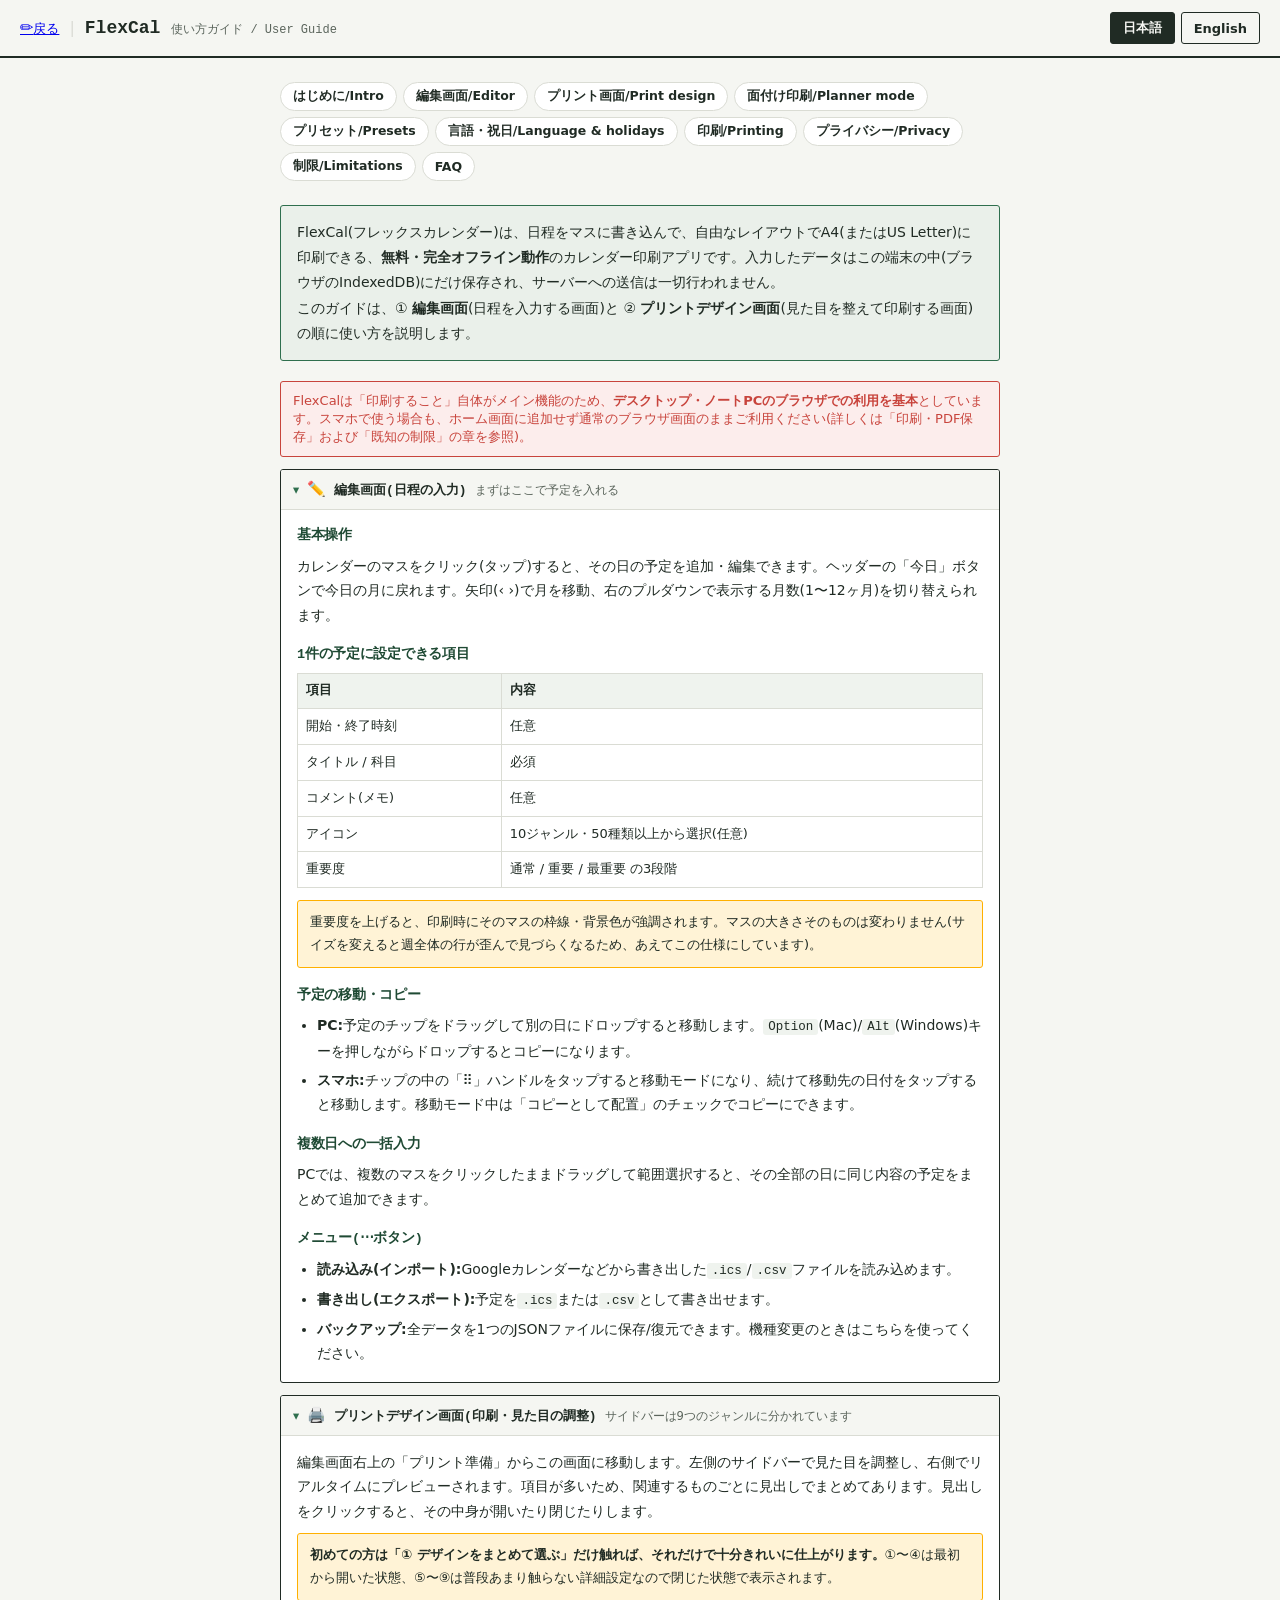
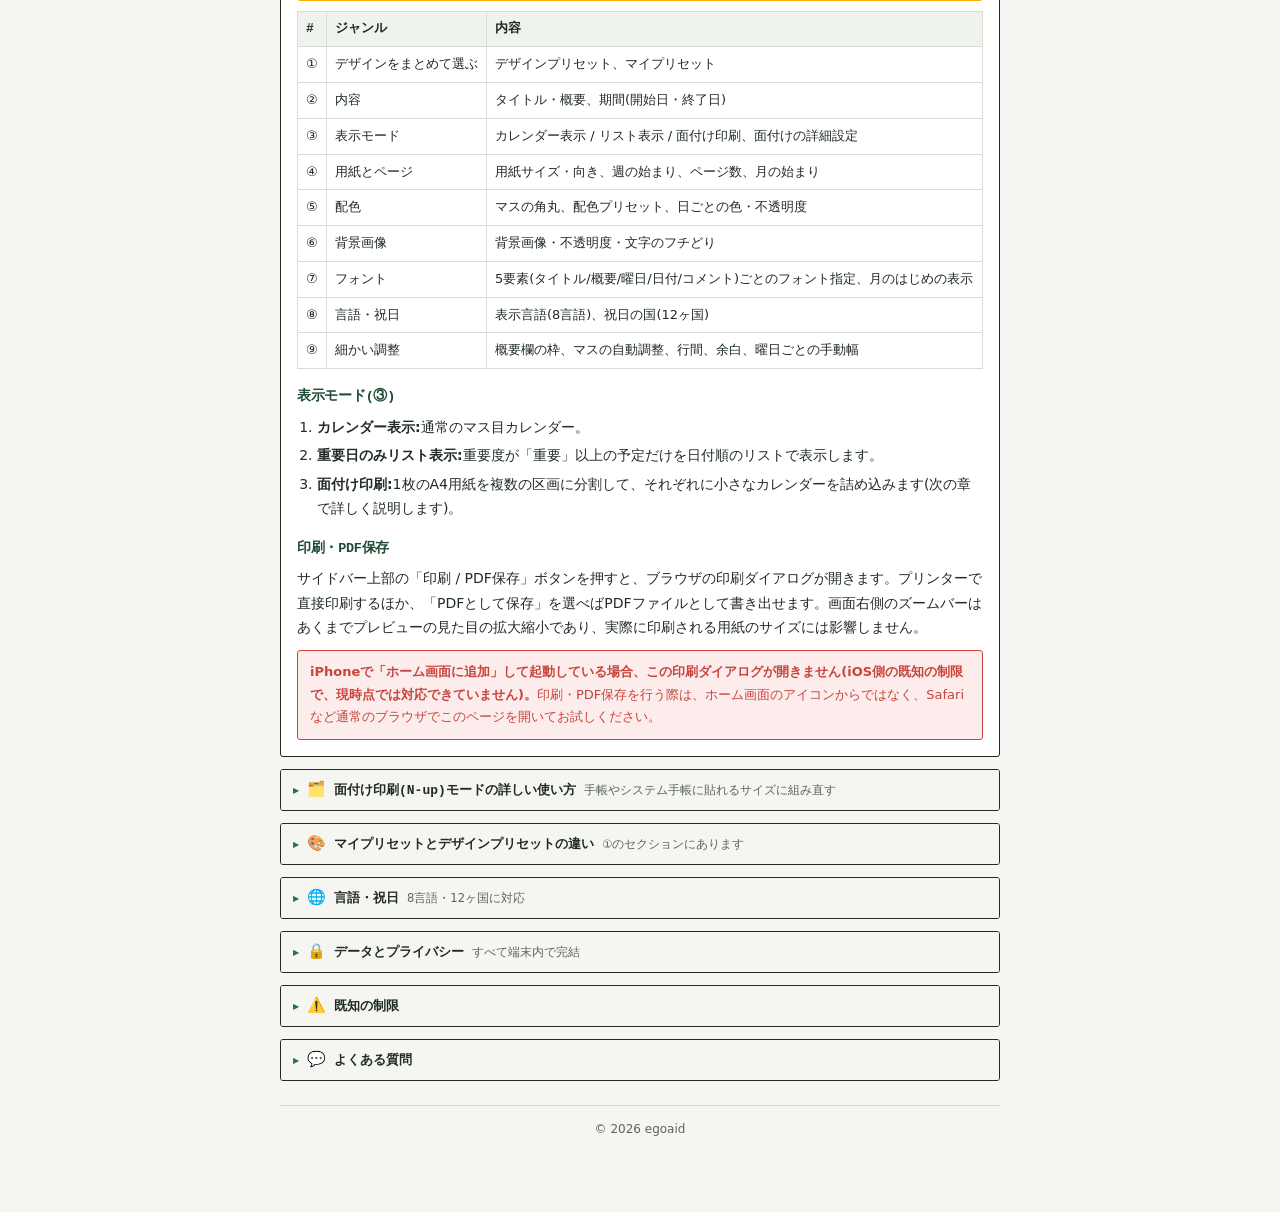
==== commit 2f776b98: "修正 文言修正" ====
--- a/manual.html
+++ b/manual.html
@@ -7,7 +7,7 @@
 <title>使い方ガイド / User Guide | FlexCal</title>
 <meta name="description" content="FlexCalの使い方ガイド。編集画面・プリントデザイン画面・面付け印刷モード・言語と祝日設定などの使い方をまとめて解説します。日本語/English対応。">
 <meta name="robots" content="index, follow">
-<link rel="canonical" href="https://YOUR_USERNAME.github.io/YOUR_REPO/manual.html">
+<link rel="canonical" href="https://egoaid.github.io/FlexCal/manual.html">
 
 <link rel="manifest" href="manifest.json">
 <meta name="theme-color" content="#1F2A24">
@@ -22,10 +22,10 @@
 <meta property="og:site_name" content="FlexCal">
 <meta property="og:title" content="使い方ガイド / User Guide | FlexCal">
 <meta property="og:description" content="FlexCalの全機能をまとめた使い方ガイド(日本語/English)。">
-<meta property="og:url" content="https://YOUR_USERNAME.github.io/YOUR_REPO/manual.html">
-<meta property="og:image" content="https://YOUR_USERNAME.github.io/YOUR_REPO/icons/og-image.png">
+<meta property="og:url" content="https://egoaid.github.io/FlexCal/manual.html">
+<meta property="og:image" content="https://egoaid.github.io/FlexCal/icons/og-image.png">
 <meta name="twitter:card" content="summary_large_image">
-<meta name="twitter:image" content="https://YOUR_USERNAME.github.io/YOUR_REPO/icons/og-image.png">
+<meta name="twitter:image" content="https://egoaid.github.io/FlexCal/icons/og-image.png">
 
 <link rel="stylesheet" href="css/style.css">
 
@@ -109,6 +109,7 @@
       FlexCal(フレックスカレンダー)は、日程をマスに書き込んで、自由なレイアウトでA4(またはUS Letter)に印刷できる、<strong>無料・完全オフライン動作</strong>のカレンダー印刷アプリです。入力したデータはこの端末の中(ブラウザのIndexedDB)にだけ保存され、サーバーへの送信は一切行われません。<br>
       このガイドは、① <strong>編集画面</strong>(日程を入力する画面)と ② <strong>プリントデザイン画面</strong>(見た目を整えて印刷する画面)の順に使い方を説明します。
     </p>
+    <p class="manual-caution">FlexCalは「印刷すること」自体がメイン機能のため、<strong>デスクトップ・ノートPCのブラウザでの利用を基本</strong>としています。スマホで使う場合も、ホーム画面に追加せず通常のブラウザ画面のままご利用ください(詳しくは「印刷・PDF保存」および「既知の制限」の章を参照)。</p>
 
     <details class="option-group" data-anchor="editor" open>
       <summary><span class="og-icon" aria-hidden="true">✏️</span><span class="og-title">編集画面(日程の入力)</span><span class="og-desc">まずはここで予定を入れる</span></summary>
@@ -170,6 +171,7 @@
         </ol>
         <h3>印刷・PDF保存</h3>
         <p data-anchor="printing">サイドバー上部の「印刷 / PDF保存」ボタンを押すと、ブラウザの印刷ダイアログが開きます。プリンターで直接印刷するほか、「PDFとして保存」を選べばPDFファイルとして書き出せます。画面右側のズームバーはあくまでプレビューの見た目の拡大縮小であり、実際に印刷される用紙のサイズには影響しません。</p>
+        <p class="manual-caution"><strong>iPhoneで「ホーム画面に追加」して起動している場合、この印刷ダイアログが開きません(iOS側の既知の制限で、現時点では対応できていません)。</strong>印刷・PDF保存を行う際は、ホーム画面のアイコンからではなく、Safariなど通常のブラウザでこのページを開いてお試しください。</p>
       </div>
     </details>
 
@@ -233,6 +235,7 @@
           <li>スマホでの複数日一括選択(範囲ドラッグ)は、現時点ではPC向けのマウス操作のみに対応しています。</li>
           <li>面付け印刷モードの境界線ドラッグ操作も、現時点ではPC(マウス)向けのみです。</li>
           <li>マイプリセットのJSON書き出し/読み込みには、背景画像は含まれません。</li>
+          <li><strong>PWA(ホーム画面への追加)には完全対応できていません。</strong> 特にiPhoneでホーム画面に追加した状態(standalone表示)では、iOS側の既知の制限により印刷/PDF保存ができません。これはFlexCal固有の不具合ではなく、iOSのホーム画面アプリにおける長年未修正のOS側の制限です。FlexCalはデスクトップのブラウザでの利用を基本としており、スマホで使う場合もホーム画面に追加せず通常のブラウザでのご利用を推奨します。</li>
         </ul>
       </div>
     </details>
@@ -240,6 +243,7 @@
     <details class="option-group" data-anchor="faq">
       <summary><span class="og-icon" aria-hidden="true">💬</span><span class="og-title">よくある質問</span></summary>
       <div class="option-group-body">
+        <p><strong>Q. iPhoneのホーム画面に追加して使ってもいいですか?</strong><br>A. 予定の入力・編集は問題なく使えますが、印刷/PDF保存はできません(iOS側の既知の制限です)。FlexCalは印刷が主機能のアプリのため、ホーム画面には追加せず、SafariなどのブラウザでそのままURLを開いてご利用ください。デスクトップ・ノートPCでの利用を基本としています。</p>
         <p><strong>Q. 保存した内容が消えることはありますか?</strong><br>A. ブラウザの「閲覧データを削除」機能でサイトデータを消去すると、IndexedDBの内容も一緒に消えます。定期的に「バックアップを保存」しておくことをおすすめします。</p>
         <p><strong>Q. 印刷したら思ったレイアウトと違いました。</strong><br>A. ブラウザの印刷ダイアログで「余白:なし」「拡大縮小:100%」になっているか確認してください。</p>
         <p><strong>Q. 面付け印刷で区画が小さすぎて文字が見えません。</strong><br>A. 面付け設定にある「超コンパクト表示」を有効にすると、日付とアイコンだけの表示に切り替わります。</p>
@@ -255,6 +259,7 @@
       FlexCal is a <strong>free, fully offline</strong> calendar print maker. Fill in a calendar with your plans, then print it — or save it as a PDF — on A4 or US Letter paper, in a layout you design yourself. Everything you type is stored only on this device (in the browser's IndexedDB); nothing is ever sent to a server.<br>
       This guide covers, in order: ① the <strong>Editor screen</strong> (where you enter your plans), and ② the <strong>Print Design screen</strong> (where you style the calendar and print it).
     </p>
+    <p class="manual-caution">Since printing is FlexCal's main purpose, it's designed primarily for <strong>desktop/laptop browsers</strong>. If you use it on a phone, please keep it open in your regular browser rather than adding it to the home screen (see "Printing / Saving as PDF" and "Known limitations" below).</p>
 
     <details class="option-group" data-anchor="editor" open>
       <summary><span class="og-icon" aria-hidden="true">✏️</span><span class="og-title">Editor screen (entering your plans)</span><span class="og-desc">Start here to add plans</span></summary>
@@ -316,6 +321,7 @@
         </ol>
         <h3>Printing / Saving as PDF</h3>
         <p data-anchor="printing">Click "Print / Save as PDF" at the top of the sidebar to open your browser's print dialog. Print directly, or choose "Save as PDF" to export a PDF file. The zoom controls on the right only affect the on-screen preview — they have no effect on the actual printed paper size.</p>
+        <p class="manual-caution"><strong>If you launch FlexCal from an icon added to the iPhone Home Screen, this print dialog will not open (a known iOS limitation we cannot currently work around).</strong> To print or save a PDF, please open this page in a regular browser such as Safari instead of the Home Screen icon.</p>
       </div>
     </details>
 
@@ -379,6 +385,7 @@
           <li>Multi-day range selection on mobile currently requires desktop-style mouse dragging.</li>
           <li>Dragging the Planner mode's grid dividers is desktop (mouse) only for now.</li>
           <li>My Presets JSON export/import does not include background images.</li>
+          <li><strong>PWA support (adding to the home screen) is not fully working.</strong> In particular, when launched from an icon added to the iPhone Home Screen (standalone display), printing/saving a PDF does not work, due to a known iOS-side limitation. This is not a FlexCal-specific bug — it's a long-standing, unresolved OS limitation affecting home-screen web apps on iOS. FlexCal is designed primarily for desktop browsers; on mobile, please use it in your regular browser rather than adding it to the home screen.</li>
         </ul>
       </div>
     </details>
@@ -386,6 +393,7 @@
     <details class="option-group" data-anchor="faq">
       <summary><span class="og-icon" aria-hidden="true">💬</span><span class="og-title">FAQ</span></summary>
       <div class="option-group-body">
+        <p><strong>Q. Can I add FlexCal to my iPhone Home Screen?</strong><br>A. Entering and editing plans works fine, but printing/saving a PDF will not work (a known iOS limitation). Since printing is FlexCal's main purpose, please don't add it to the Home Screen — just open the URL in Safari or another browser instead. It's designed primarily for desktop/laptop use.</p>
         <p><strong>Q. Can my saved data disappear?</strong><br>A. If you clear your browser's site data for this page, the IndexedDB contents are cleared too. We recommend saving a backup periodically.</p>
         <p><strong>Q. My printed layout doesn't match what I designed.</strong><br>A. Check your browser's print dialog: set margins to "None" and scale to "100%".</p>
         <p><strong>Q. In Planner mode, the regions are too small to read.</strong><br>A. Turn on "Ultra-compact display" inside the Planner settings — it switches to showing just the date and an icon.</p>
